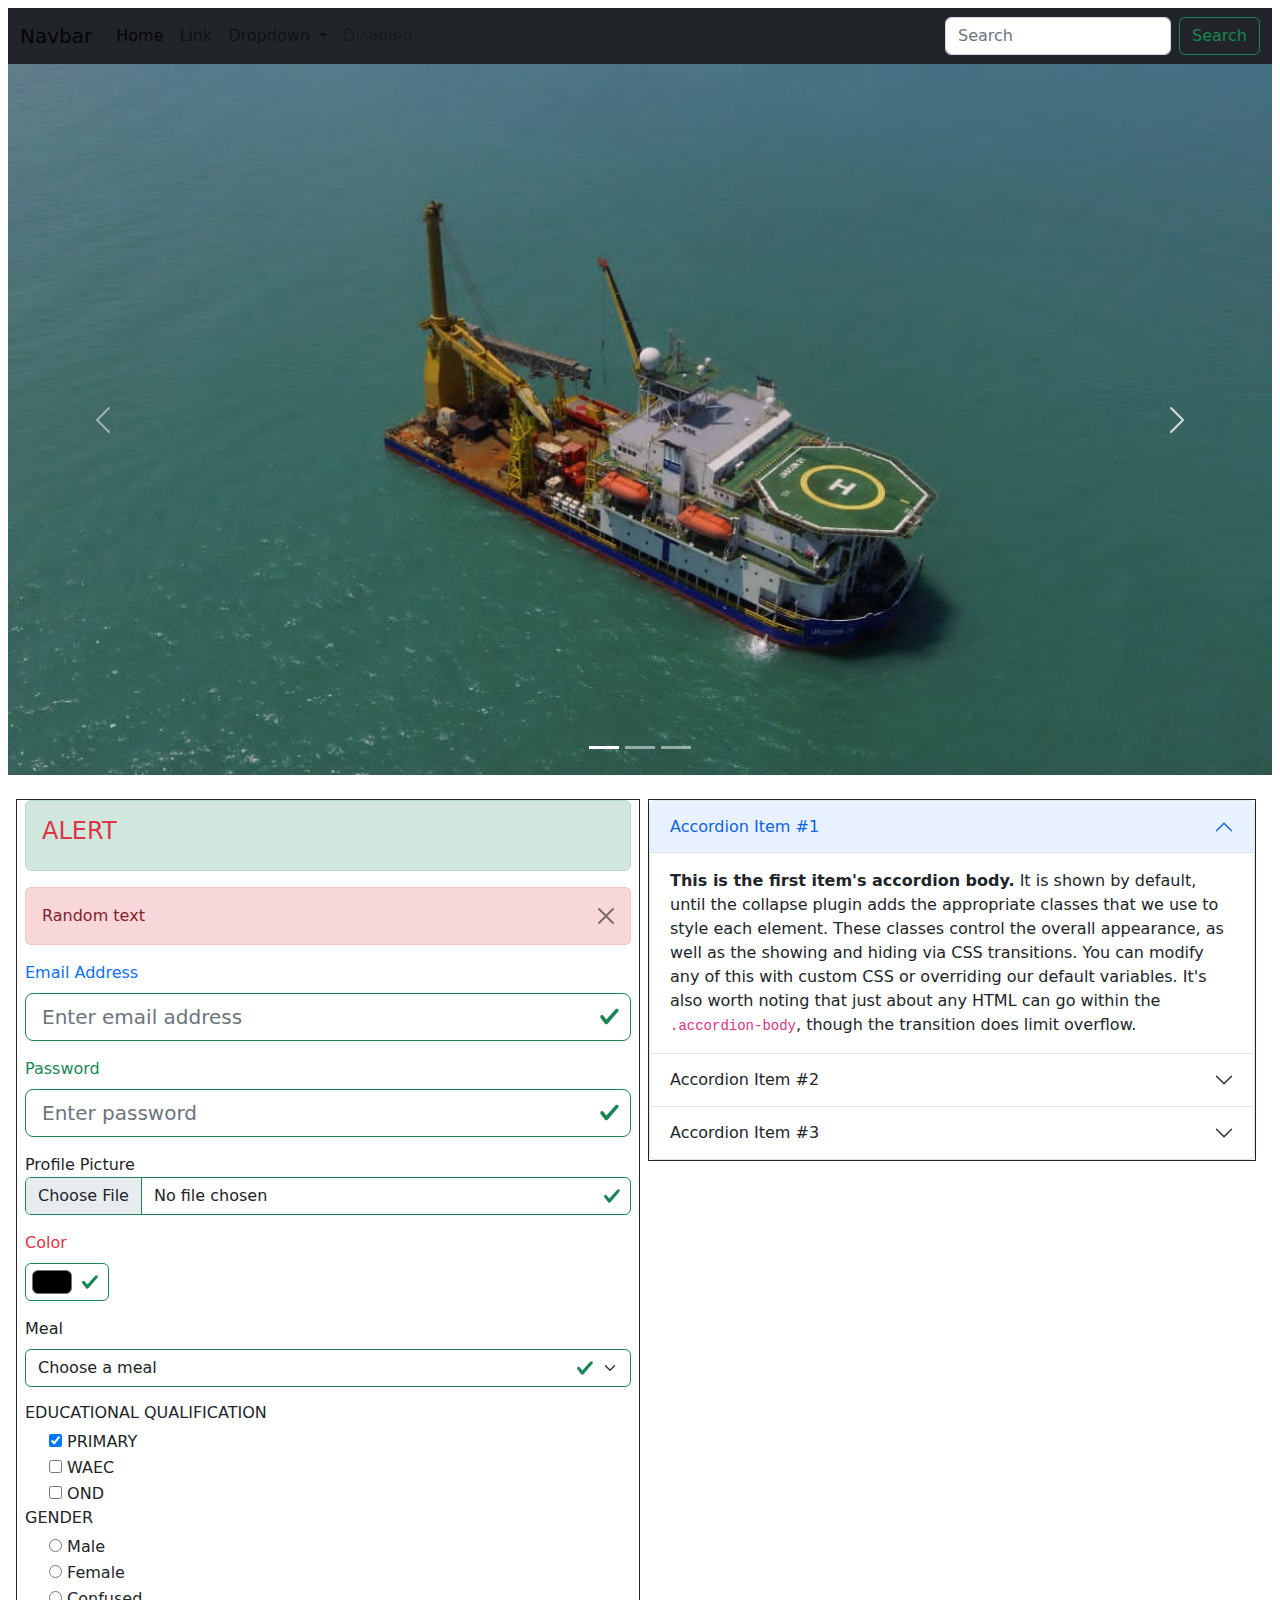
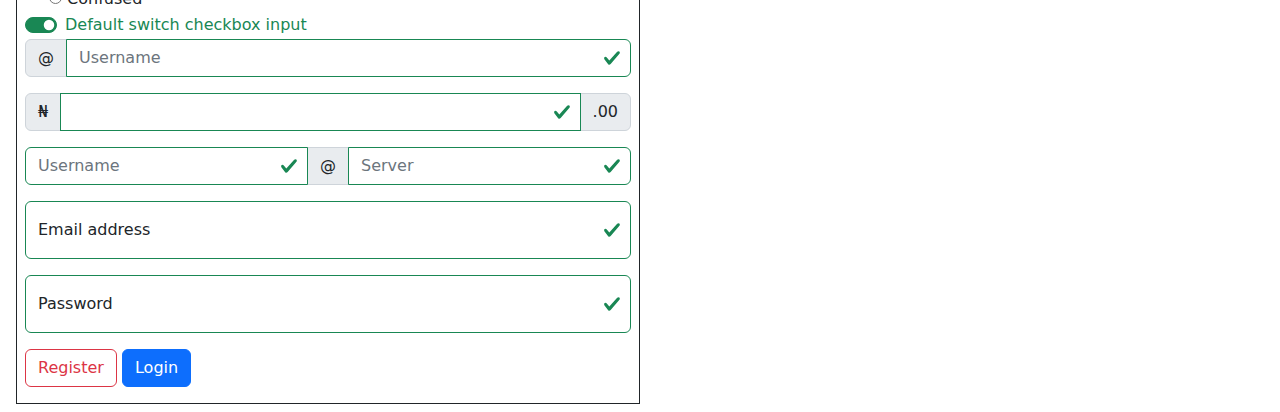
==== form.html @ 4e560373 "Added All Files" ====
<!DOCTYPE html>
<html lang="en">

<head>
    <meta charset="UTF-8">
    <meta http-equiv="X-UA-Compatible" content="IE=edge">
    <meta name="viewport" content="width=device-width, initial-scale=1.0">
    <title>Document</title>

    <link rel="stylesheet" href="css/bootstrap.css">

</head>

<body class="m-2">
    <!--Nav Bar Start-->
    <nav class="navbar navbar-expand-lg bg-dark">
        <div class="container-fluid">
            <a class="navbar-brand" href="#">Navbar</a>
            <button class="navbar-toggler" type="button" data-bs-toggle="collapse"
                data-bs-target="#navbarSupportedContent" aria-controls="navbarSupportedContent" aria-expanded="false"
                aria-label="Toggle navigation">
                <span class="navbar-toggler-icon"></span>
            </button>
            <div class="collapse navbar-collapse" id="navbarSupportedContent">
                <ul class="navbar-nav me-auto mb-2 mb-lg-0">
                    <li class="nav-item">
                        <a class="nav-link active" aria-current="page" href="#">Home</a>
                    </li>
                    <li class="nav-item">
                        <a class="nav-link" href="#">Link</a>
                    </li>
                    <li class="nav-item dropdown">
                        <a class="nav-link dropdown-toggle" href="#" role="button" data-bs-toggle="dropdown"
                            aria-expanded="false">
                            Dropdown
                        </a>
                        <ul class="dropdown-menu">
                            <li><a class="dropdown-item" href="#">Action</a></li>
                            <li><a class="dropdown-item" href="#">Another action</a></li>
                            <li>
                                <hr class="dropdown-divider">
                            </li>
                            <li><a class="dropdown-item" href="#">Something else here</a></li>
                        </ul>
                    </li>
                    <li class="nav-item">
                        <a class="nav-link disabled">Disabled</a>
                    </li>
                </ul>
                <form class="d-flex" role="search">
                    <input class="form-control me-2" type="search" placeholder="Search" aria-label="Search">
                    <button class="btn btn-outline-success" type="submit">Search</button>
                </form>
            </div>
        </div>
    </nav>

     <!--start of Carousel-->

     <div id="carousel" class="carousel slide" data-bs-ride="carousel">
        <div class="carousel-indicators">
            <button type="button" data-bs-target="#carousel" data-bs-slide-to="0" class="active" aria-current="true" aria-label="Slide 1"></button>
            <button type="button" data-bs-target="#carousel" data-bs-slide-to="1" aria-label="Slide 2"></button>
            <button type="button" data-bs-target="#carousel" data-bs-slide-to="2" aria-label="Slide 3"></button>
          </div>
        <div class="carousel-inner">
            <div class="carousel-item active">
                <img src="images/vessel.jpg" class="d-block w-100" alt="...">
            </div>
            <div class="carousel-item">
                <img src="images/b.jpg" class="d-block w-100" alt="...">
            </div>
            <div class="carousel-item">
                <img src="images/a.jpg" class="d-block w-100" alt="...">
            </div>

            <button class="carousel-control-prev" type="button" data-bs-target="#carousel"
                data-bs-slide="prev">
                <span class="carousel-control-prev-icon" aria-hidden="true"></span>
                <span class="visually-hidden">Previous</span>
            </button>
            <button class="carousel-control-next" type="button" data-bs-target="#carousel"
                data-bs-slide="next">
                <span class="carousel-control-next-icon" aria-hidden="true"></span>
                <span class="visually-hidden">Next</span>
            </button>
            <button class="carousel-control-next" type="button" data-bs-target="#carousel"
            data-bs-slide="next">
            <span class="carousel-control-next-icon" aria-hidden="true"></span>
            <span class="visually-hidden">Next</span>
        </button>
        </div>
    </div>

    <!--End of Carousel-->

    <!--End of Nav Bar-->



    <div class="row m-2 g-3">
        <div class="col-6  border border-dark">

            <form class="was-validated" action="">
                <div class="alert alert-success text-danger" role="alert">
                    <h4>ALERT</h4>
                </div>
                <div class="alert alert-danger alert-dismissible fade show " role="alert"> Random text
                    <button class="btn-close" data-bs-dismiss="alert" type="button">

                    </button>
                </div>

                <div class="mb-3">
                    <label for="Email1" class="form-label text-primary">Email Address</label>
                    <input type="email" class="form-control form-control-lg" id="inputemail1"
                        placeholder="Enter email address">
                    <div id="email" class="invalid-feedback">Enter a valid email</div>
                    <div class="valid-feedback"></div>
                </div>

                <div class="mb-3">
                    <label for="Password1" class="form-label text-success">Password</label>
                    <input type="password" class=" form-control form-control-lg" id="InputPassword1"
                        placeholder="Enter password">
                    <div class="invalid-feedback"> Please enter your password</div>
                    <div class="valid-feedback"></div>
                </div>

                <div class="mb-3">
                    <label for="file" class="text-dark">Profile Picture</label>
                    <input type="file" name="image" id="file" class="form-control">
                </div>

                <div class="mb-3">
                    <label for="color" class="form-label text-danger">Color</label>
                    <input type="color" class="form-control form-control-color" id="color" name="color">
                </div>

                <!--Select Options-->

                <div class="mb-3">
                    <label for="best-meal" class="form-label">Meal</label>
                    <select name="best-meal" id="best-meal" class="form-select">
                        <option selected>Choose a meal</option>
                        <option value="Rice"> Rice </option>
                        <option value="Beans"> Beans </option>
                        <option value="Garri"> Garri </option>
                        <option value="Spaghetti"> Spaghetti </option>
                        <option value="Milk"> Milk </option>
                        <option value="Semolina"> Semolina </option>
                        <option value="Plantian"> Plaintain </option>
                    </select>

                </div>


                <!--Check/Radios-->

                <div class="mb-3">
                    <h6 class="">EDUCATIONAL QUALIFICATION</h6>
                    <div class="form-check">
                        <input type="checkbox" name="qualification" id="fslc" checked>
                        <label class="form-check-label" for="fslc">PRIMARY</label>
                    </div>
                    <div class="form-check">
                        <input type="checkbox" name="qualification" id="waec" value="">
                        <label class="form-check-label" for="waec">WAEC</label>
                    </div>

                    <div class="form-check">
                        <input type="checkbox" name="qualification" id="ond">
                        <label class="form-check-label" for="ond">OND</label>
                    </div>


                    <div class="mb-3">
                        <h6 class="">GENDER</h6>
                        <div class="form-check">
                            <input type="radio" name="gender" id="male">
                            <label class="form-check-label " for="male">Male</label>
                        </div>

                        <div class="form-check">
                            <input type="radio" name="gender" id="female" value="">
                            <label class="form-check-label" for="female">Female</label>
                        </div>

                        <div class="form-check">
                            <input type="radio" name="gender" id="confused" value="">
                            <label class="form-check-label " for="confused">Confused</label>
                        </div>

                        <div class="form-check form-switch">
                            <input class="form-check-input" type="checkbox" role="switch" id="switch" checked>
                            <label class="form-check-label" for="switch">Default switch checkbox input</label>
                        </div>

                        <!-- Input Group-->

                        <div class="input-group mb-3">
                            <span class="input-group-text" id="basic-addon1">@</span>
                            <input type="text" class="form-control" placeholder="Username" aria-label="Username"
                                aria-describedby="basic-addon1">
                        </div>

                        <div class="input-group mb-3">
                            <span class="input-group-text">&#x20A6</span>
                            <input type="text" class="form-control" aria-label="Amount (to the nearest dollar)">
                            <span class="input-group-text">.00</span>
                        </div>

                        <div class="input-group mb-3">
                            <input type="text" class="form-control" placeholder="Username" aria-label="Username">
                            <span class="input-group-text">@</span>
                            <input type="text" class="form-control" placeholder="Server" aria-label="Server">
                        </div>

                        <!--Floating Labels-->

                        <div class="form-floating mb-3">
                            <input type="email" class="form-control" id="floatingInput" placeholder="name@example.com">
                            <label for="floatingInput">Email address</label>
                        </div>
                        <div class="form-floating">
                            <input type="password" class="form-control" id="floatingPassword" placeholder="Password">
                            <label for="floatingPassword">Password</label>
                        </div>

                    </div>
                    <a href="" class="btn btn-outline-danger"> Register</a>
                    <button type="login" class="btn btn-primary">Login</button>
            </form>
        </div>

    </div>

    <!--Start of Accordion-->

    <div class="col-6 ">
        <div class="border border-dark ">

            <div class="accordion" id="accordionExample">
                <div class="accordion-item">
                    <h2 class="accordion-header" id="headingOne">
                        <button class="accordion-button" type="button" data-bs-toggle="collapse"
                            data-bs-target="#collapseOne" aria-expanded="true" aria-controls="collapseOne">
                            Accordion Item #1
                        </button>
                    </h2>
                    <div id="collapseOne" class="accordion-collapse collapse show" aria-labelledby="headingOne"
                        data-bs-parent="#accordionExample">
                        <div class="accordion-body">
                            <strong>This is the first item's accordion body.</strong> It is shown by default, until the
                            collapse plugin adds the appropriate classes that we use to style each element. These
                            classes control the overall appearance, as well as the showing and hiding via CSS
                            transitions. You can modify any of this with custom CSS or overriding our default variables.
                            It's also worth noting that just about any HTML can go within the
                            <code>.accordion-body</code>, though the transition does limit overflow.
                        </div>
                    </div>
                </div>
                <div class="accordion-item">
                    <h2 class="accordion-header" id="headingTwo">
                        <button class="accordion-button collapsed" type="button" data-bs-toggle="collapse"
                            data-bs-target="#collapseTwo" aria-expanded="false" aria-controls="collapseTwo">
                            Accordion Item #2
                        </button>
                    </h2>
                    <div id="collapseTwo" class="accordion-collapse collapse" aria-labelledby="headingTwo"
                        data-bs-parent="#accordionExample">
                        <div class="accordion-body">
                            <strong>This is the second item's accordion body.</strong> It is hidden by default, until
                            the collapse plugin adds the appropriate classes that we use to style each element. These
                            classes control the overall appearance, as well as the showing and hiding via CSS
                            transitions. You can modify any of this with custom CSS or overriding our default variables.
                            It's also worth noting that just about any HTML can go within the
                            <code>.accordion-body</code>, though the transition does limit overflow.
                        </div>
                    </div>
                </div>
                <div class="accordion-item">
                    <h2 class="accordion-header" id="headingThree">
                        <button class="accordion-button collapsed" type="button" data-bs-toggle="collapse"
                            data-bs-target="#collapseThree" aria-expanded="false" aria-controls="collapseThree">
                            Accordion Item #3
                        </button>
                    </h2>
                    <div id="collapseThree" class="accordion-collapse collapse" aria-labelledby="headingThree"
                        data-bs-parent="#accordionExample">
                        <div class="accordion-body">
                            <strong>This is the third item's accordion body.</strong> It is hidden by default, until the
                            collapse plugin adds the appropriate classes that we use to style each element. These
                            classes control the overall appearance, as well as the showing and hiding via CSS
                            transitions. You can modify any of this with custom CSS or overriding our default variables.
                            It's also worth noting that just about any HTML can go within the
                            <code>.accordion-body</code>, though the transition does limit overflow.
                        </div>
                    </div>
                </div>
            </div>


        </div>
    </div>

    <script src="js/bootstrap.js"></script>
</body>

</html>
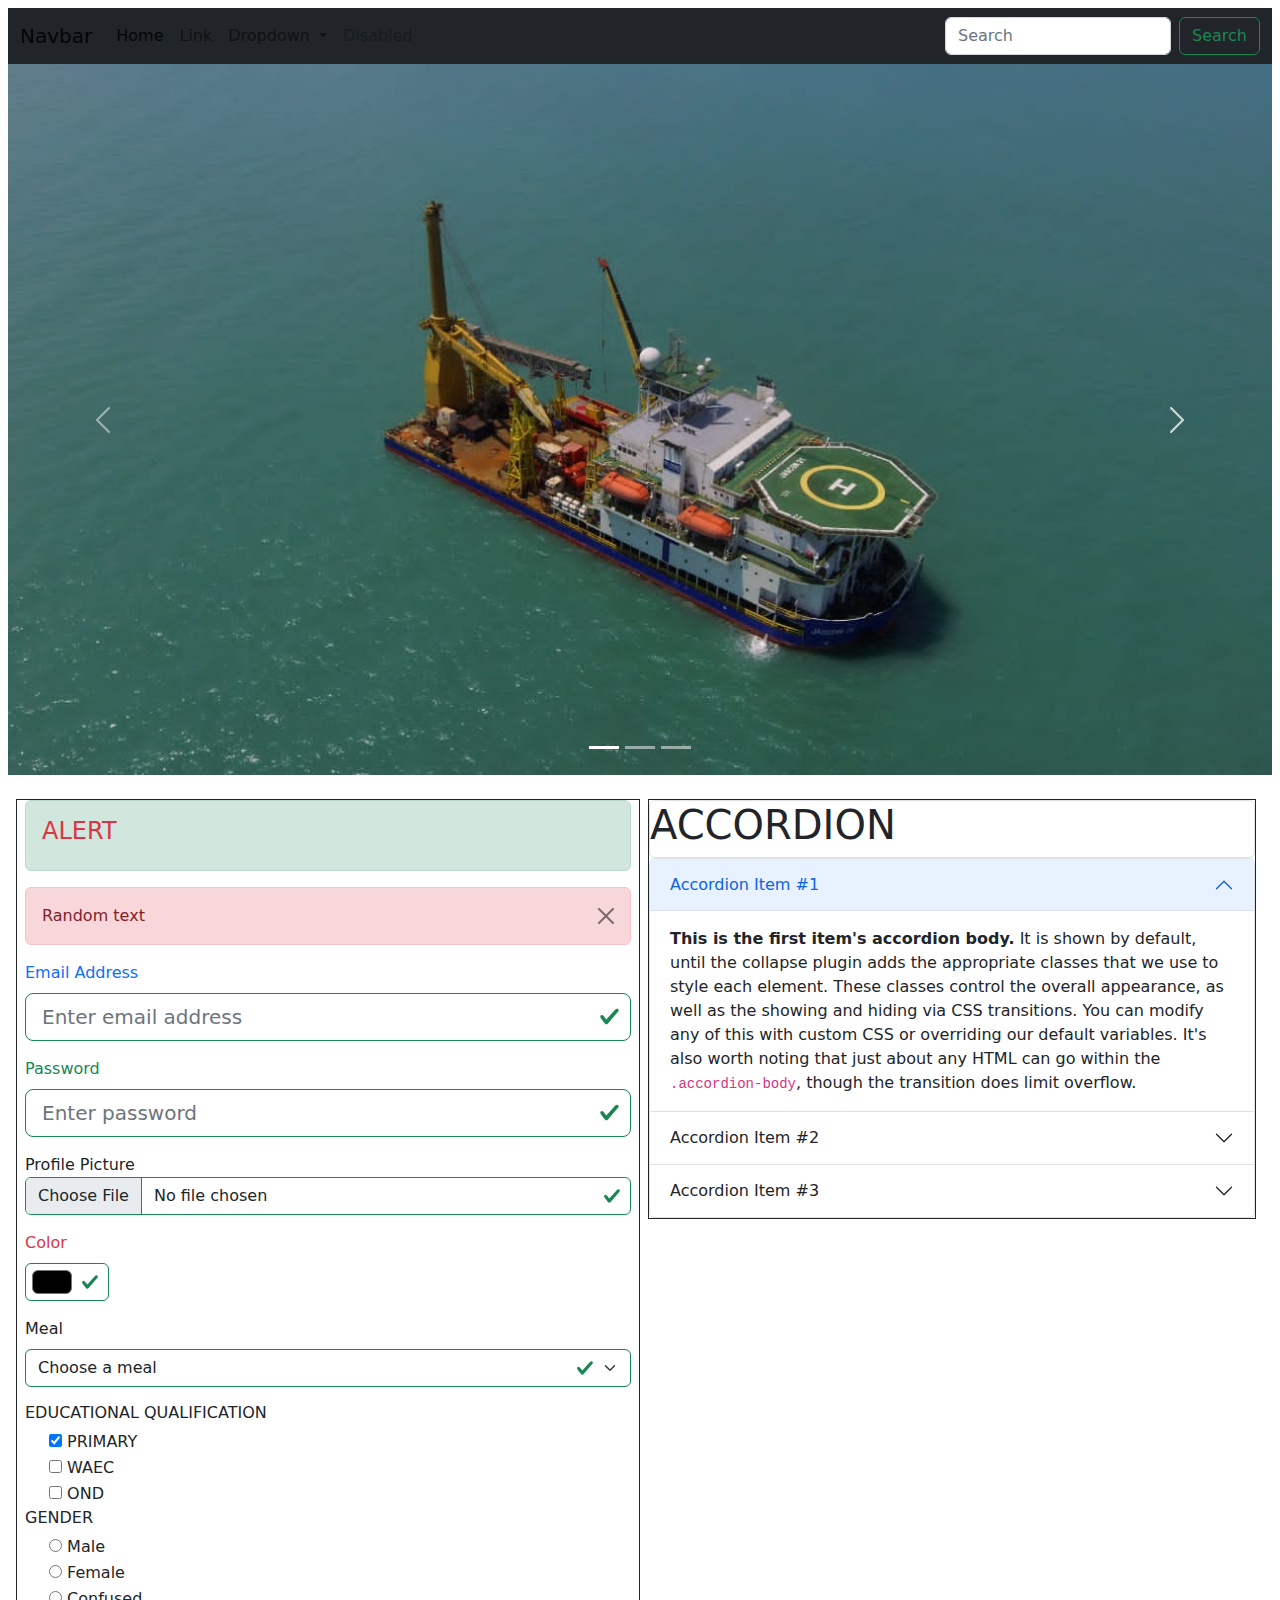
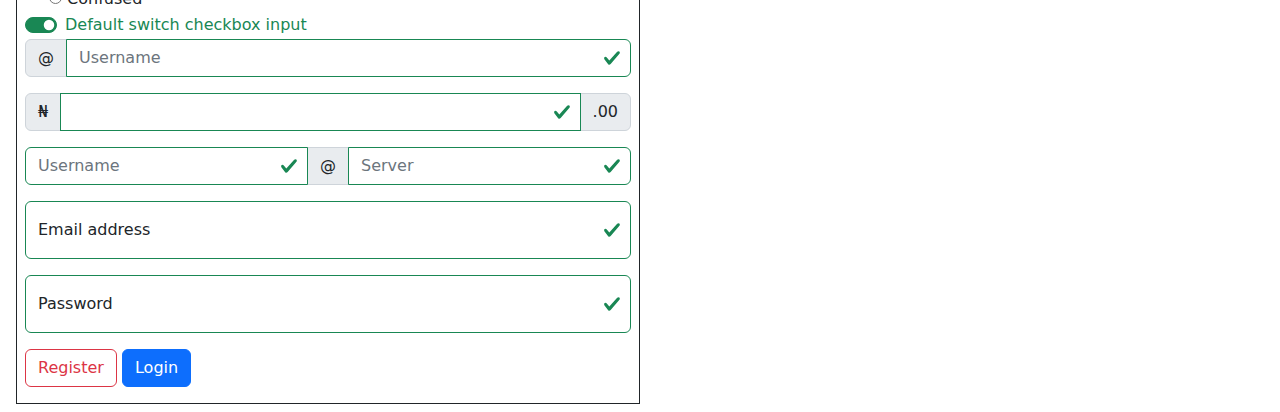
==== commit 5e490630: "Accordion" ====
--- a/form.html
+++ b/form.html
@@ -239,6 +239,11 @@
 
     <div class="col-6 ">
         <div class="border border-dark ">
+            <div class="accordion" id="accordion">
+                <div class="accordion-item">
+                    <h1>ACCORDION</h1>
+                </div>
+            </div>
 
             <div class="accordion" id="accordionExample">
                 <div class="accordion-item">
